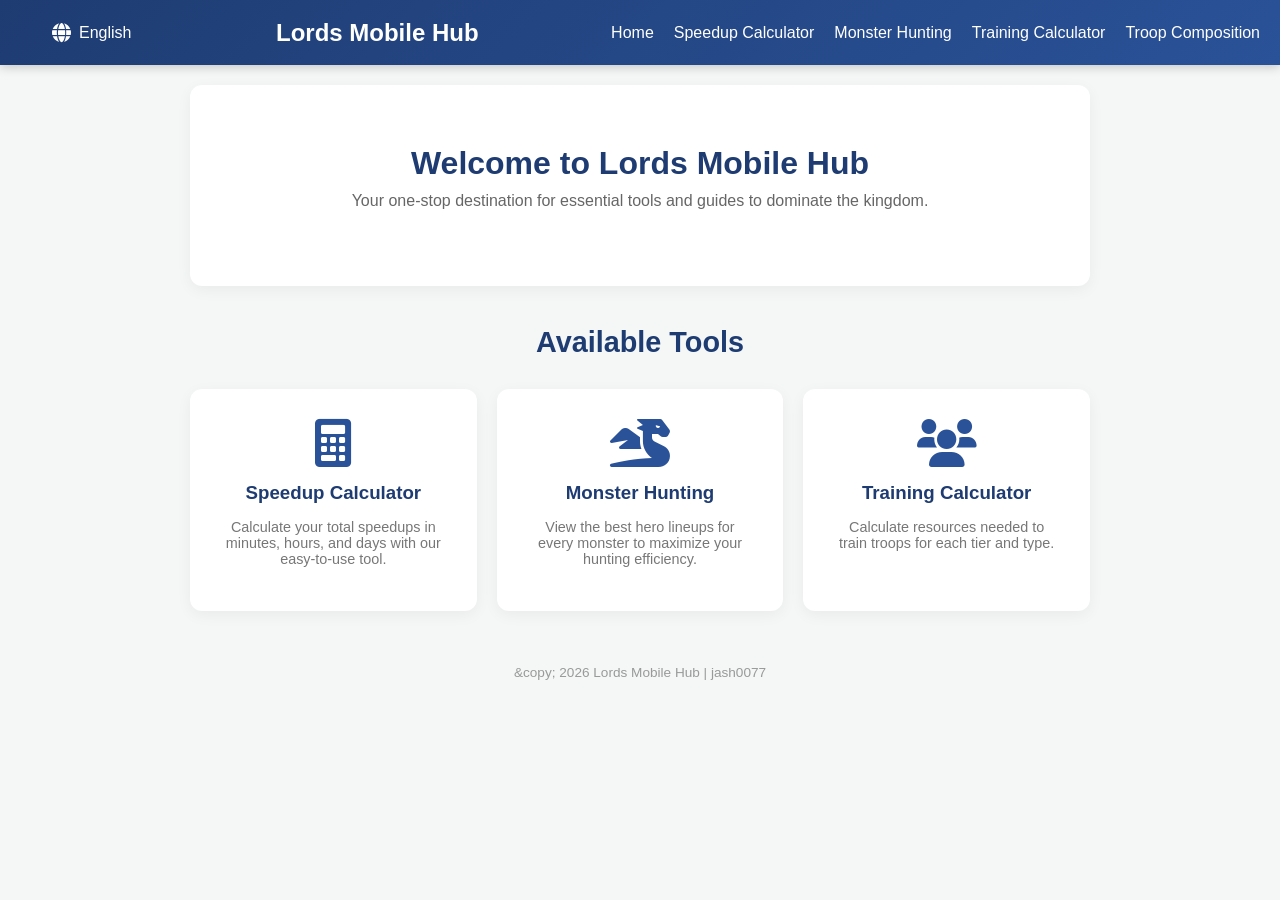
==== index.html @ 06792775 "Add separate Troop Composition page, fix hamburger menu, add nav links" ====
<!DOCTYPE html>
<html lang="en">
<head>
    <meta charset="UTF-8">
    <meta name="viewport" content="width=device-width, initial-scale=1.0">
    <title id="pageTitle" data-page-key="home"></title>
    <link rel="stylesheet" href="style.css">
    <link rel="stylesheet" href="https://cdnjs.cloudflare.com/ajax/libs/font-awesome/6.0.0/css/all.min.css">
    <!-- Google Analytics -->
    <script async src="https://www.googletagmanager.com/gtag/js?id=G-C6GVRLX79L"></script>
    <script>
        window.dataLayer = window.dataLayer || [];
        function gtag(){dataLayer.push(arguments);}
        gtag('js', new Date());
        gtag('config', 'G-C6GVRLX79L');
    </script>
</head>
<body>

<header>
    <div class="language-switcher">
        <button class="lang-switcher-btn" id="langSwitcherBtn" onclick="document.getElementById('languageDropdown').classList.toggle('show')"><i class="fas fa-globe"></i> English</button>
        <div class="language-dropdown" id="languageDropdown">
            <a href="#" class="lang-option" data-lang="en" onclick="setLanguage('en'); document.getElementById('languageDropdown').classList.remove('show');">English</a>
            <a href="#" class="lang-option" data-lang="es" onclick="setLanguage('es'); document.getElementById('languageDropdown').classList.remove('show');">Español</a>
            <a href="#" class="lang-option" data-lang="ja" onclick="setLanguage('ja'); document.getElementById('languageDropdown').classList.remove('show');">日本語</a>
            <a href="#" class="lang-option" data-lang="ar" onclick="setLanguage('ar'); document.getElementById('languageDropdown').classList.remove('show');">العربية</a>
            <a href="#" class="lang-option" data-lang="vi" onclick="setLanguage('vi'); document.getElementById('languageDropdown').classList.remove('show');">Tiếng Việt</a>
            <a href="#" class="lang-option" data-lang="zh" onclick="setLanguage('zh'); document.getElementById('languageDropdown').classList.remove('show');">中文</a>
        </div>
    </div>
    <div class="logo" data-translate-key="app_title">Lords Mobile Hub</div>
    <div class="hamburger" onclick="toggleMenu()">☰</div>
    <nav class="nav-links" id="navLinks">
        <a href="index.html" data-translate-key="home">Home</a>
        <a href="calculator.html" data-translate-key="speedup_calculator">Speedup Calculator</a>
        <a href="hunting.html" data-translate-key="monster_hunting">Monster Hunting</a>
        <a href="training.html" data-translate-key="training_calculator">Training Calculator</a>
        <a href="composition.html">Troop Composition</a>
    </nav>
</header>

<div class="container">
    <div class="hero-section">
        <h1 data-translate-key="welcome_title">Welcome to Lords Mobile Hub</h1>
        <p data-translate-key="welcome_description">Your one-stop destination for essential tools and guides to dominate the kingdom.</p>
    </div>

    <div class="section-title" data-translate-key="available_tools">Available Tools</div>
    
    <div class="card-grid">
        <a href="calculator.html" class="tool-card">
            <i class="fas fa-calculator"></i>
            <h3 data-translate-key="speedup_calculator">Speedup Calculator</h3>
            <p data-translate-key="speedup_card_description">Calculate your total speedups in minutes, hours, and days with our easy-to-use tool.</p>
        </a>
        
        <a href="hunting.html" class="tool-card">
            <i class="fas fa-dragon"></i>
            <h3 data-translate-key="monster_hunting">Monster Hunting</h3>
            <p data-translate-key="hunting_card_description">View the best hero lineups for every monster to maximize your hunting efficiency.</p>
        </a>
        
        <a href="training.html" class="tool-card">
            <i class="fas fa-users"></i>
            <h3 data-translate-key="training_calculator">Training Calculator</h3>
            <p data-translate-key="training_card_description">Calculate resources needed to train troops for each tier and type.</p>
        </a>
    </div>

    <footer>
        <p data-translate-key="footer_text">&copy; 2026 Lords Mobile Hub | jash0077</p>
    </footer>
</div>

<script>
    function toggleMenu() {
        document.getElementById('navLinks').classList.toggle('active');
    }
</script>
<script src="translations.js"></script>

</body>
</html>
---- style.css ----
:root {
    --green-speedup: linear-gradient(180deg, #4caf50 0%, #2e7d32 100%);
    --blue-speedup: linear-gradient(180deg, #2196f3 0%, #1565c0 100%);
    --red-speedup: linear-gradient(180deg, #f44336 0%, #c62828 100%);
    --dark-blue: #1e3c72;
    --light-blue: #2a5298;
    --light-bg: #f4f7f6;
    --white: #ffffff;
}

body {
    font-family: 'Segoe UI', Tahoma, Geneva, Verdana, sans-serif;
    background-color: var(--light-bg);
    margin: 0;
    padding: 0;
    color: #333;
}

.container {
    max-width: 900px;
    margin: 0 auto;
    padding: 20px;
}

/* Header & Navigation */
header {
    background: linear-gradient(135deg, var(--dark-blue) 0%, var(--light-blue) 100%);
    color: white;
    padding: 15px 20px;
    display: flex;
    justify-content: space-between;
    align-items: center;
    position: sticky;
    top: 0;
    z-index: 1000;
    box-shadow: 0 2px 10px rgba(0,0,0,0.2);
}

.logo {
    font-size: 1.5em;
    font-weight: bold;
}

.nav-links {
    display: flex;
    gap: 20px;
}

.nav-links a {
    color: white;
    text-decoration: none;
    font-weight: 500;
    transition: opacity 0.2s;
}

.nav-links a:hover {
    opacity: 0.8;
}

/* Hamburger Menu */
.hamburger {
    display: none;
    cursor: pointer;
    font-size: 1.8em;
}

@media (max-width: 600px) {
    .nav-links {
        display: none;
        flex-direction: column;
        position: absolute;
        top: 60px;
        left: 0;
        right: 0;
        background: var(--dark-blue);
        padding: 20px;
        gap: 15px;
        text-align: center;
    }

    .nav-links.active {
        display: flex;
    }

    .hamburger {
        display: block;
    }
}

/* Common Page Elements */
.hero-section {
    text-align: center;
    padding: 60px 20px;
    background: white;
    border-radius: 12px;
    margin-bottom: 30px;
    box-shadow: 0 4px 15px rgba(0,0,0,0.05);
}

.hero-section h1 { margin: 0; color: var(--dark-blue); }
.hero-section p { color: #666; margin-top: 10px; }

.section-title {
    text-align: center;
    margin: 40px 0 20px;
    font-size: 1.8em;
    color: var(--dark-blue);
    font-weight: bold;
}

/* Card Style */
.card-grid {
    display: grid;
    grid-template-columns: repeat(auto-fit, minmax(280px, 1fr));
    gap: 20px;
    margin-top: 30px;
}

.tool-card {
    background: white;
    padding: 30px;
    border-radius: 12px;
    text-align: center;
    box-shadow: 0 4px 15px rgba(0,0,0,0.05);
    transition: transform 0.3s;
    text-decoration: none;
    color: inherit;
}

.tool-card:hover { transform: translateY(-5px); }
.tool-card i { font-size: 3em; color: var(--light-blue); margin-bottom: 15px; display: block; }
.tool-card h3 { margin: 10px 0; color: var(--dark-blue); }
.tool-card p { color: #777; font-size: 0.9em; }

footer {
    text-align: center;
    padding: 40px 0;
    color: #999;
    font-size: 0.85em;
}

/* Language Switcher */
.language-switcher {
    position: relative;
    margin-left: 20px;
}

.lang-switcher-btn {
    background: none;
    border: none;
    color: #ffffff !important;
    font-size: 1em;
    font-weight: 500;
    cursor: pointer;
    display: flex;
    align-items: center;
    gap: 8px;
    padding: 8px 12px;
    border-radius: 6px;
    transition: background 0.2s;
}

.lang-switcher-btn:hover {
    background: rgba(255, 255, 255, 0.1);
}

.lang-switcher-btn i {
    font-size: 1.2em;
    color: #ffffff !important;
}

.language-dropdown {
    position: absolute;
    top: 100%;
    right: 0;
    background: var(--dark-blue);
    border-radius: 8px;
    box-shadow: 0 4px 15px rgba(0,0,0,0.3);
    min-width: 150px;
    z-index: 1001;
    display: none;
    padding: 10px 0;
}

.language-dropdown.show {
    display: block;
}

.language-dropdown a {
    color: #ffffff !important;
    padding: 10px 15px;
    text-decoration: none;
    display: block;
    font-weight: 400;
    transition: background 0.2s;
}

.language-dropdown a:hover {
    background: var(--light-blue);
}

.language-dropdown a.selected {
    background: var(--light-blue);
    font-weight: 600;
}

/* RTL support for Arabic */
body.rtl {
    direction: rtl;
}

body.rtl header {
    flex-direction: row-reverse;
}

body.rtl .nav-links {
    text-align: center;
}

body.rtl .language-switcher {
    margin-left: 0;
    margin-right: 20px;
}

body.rtl .language-dropdown {
    left: 0;
    right: auto;
}

body.rtl .tool-card i {
    margin-right: 0;
    margin-left: 15px;
}

body.rtl .input-label {
    text-align: right;
}

body.rtl .input-field {
    text-align: right;
}

body.rtl .result-item {
    border-left: none;
    border-right: 4px solid var(--light-blue);
}

body.rtl .result-item.gems {
    border-right-color: #ffc107;
}

body.rtl .result-item.speedup {
    border-right-color: #ff5722;
}

body.rtl .result-item.food {
    border-right-color: #8bc34a;
}

body.rtl .result-item.wood {
    border-right-color: #795548;
}

body.rtl .result-item.stone {
    border-right-color: #9e9e9e;
}

body.rtl .result-item.ore {
    border-right-color: #607d8b;
}

body.rtl .result-item.gold {
    border-right-color: #ffc107;
}

body.rtl .info-text {
    text-align: center;
}

body.rtl .hero-section h1, body.rtl .hero-section p, body.rtl .section-title, body.rtl .results-title {
    text-align: center;
}

body.rtl .button-group {
    justify-content: flex-end;
}

body.rtl .btn-toggle {
    margin-left: 8px;
    margin-right: 0;
}

body.rtl .speedup-row {
    flex-direction: row-reverse;
}

body.rtl .speedup-icon {
    margin-right: 0;
    margin-left: 15px;
}

body.rtl .speedup-input {
    text-align: right;
}

@media (max-width: 600px) {
    body.rtl header {
        flex-direction: row;
    }
    body.rtl .language-switcher {
        margin-right: 0;
        margin-left: 20px;
    }
    body.rtl .language-dropdown {
        right: 0;
        left: auto;
    }
}
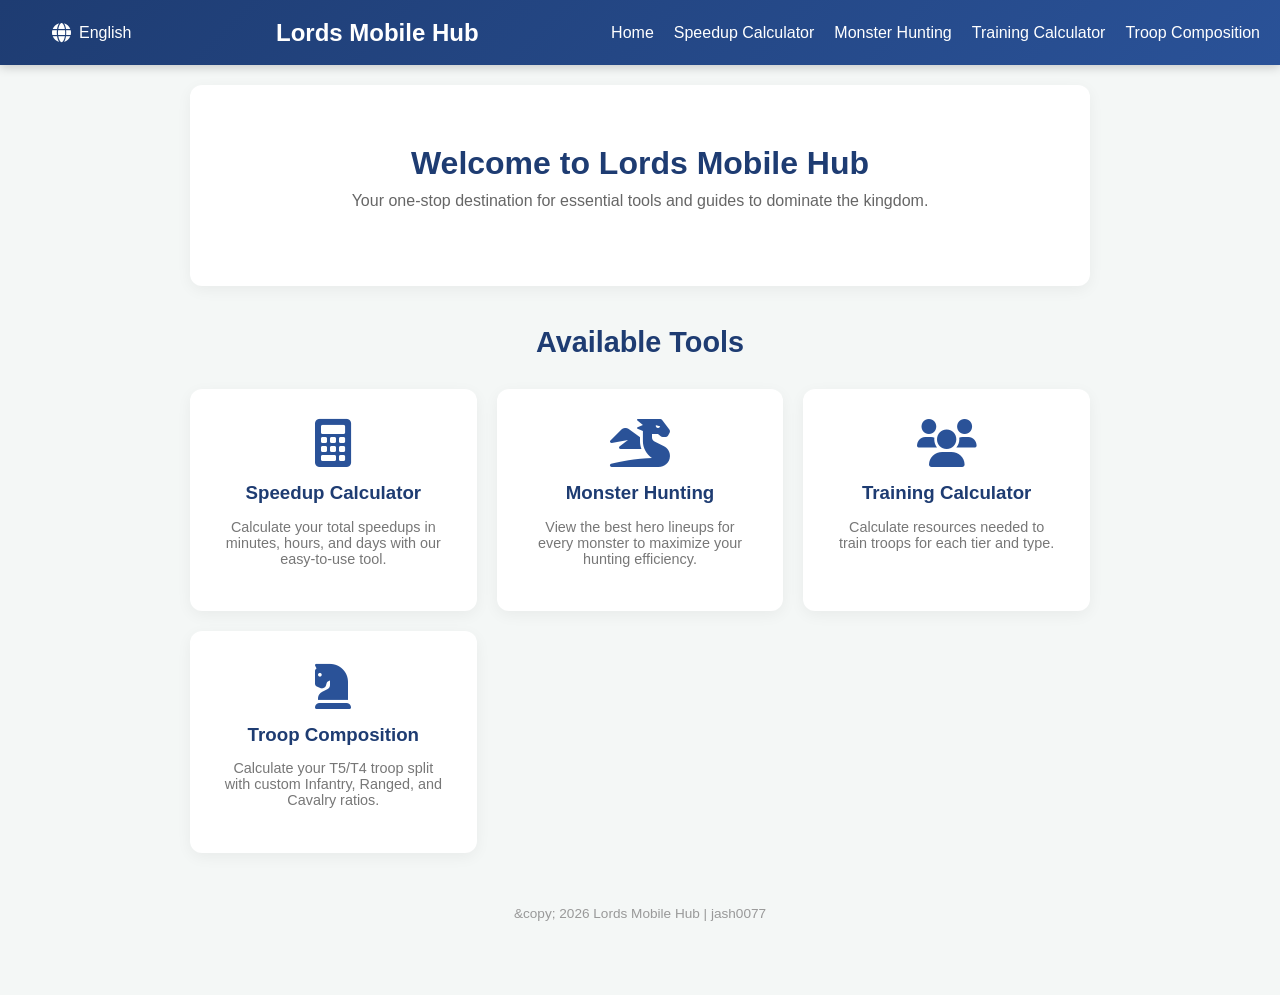
==== commit 05488b21: "Add Troop Composition card to home page" ====
--- a/index.html
+++ b/index.html
@@ -66,6 +66,12 @@
             <h3 data-translate-key="training_calculator">Training Calculator</h3>
             <p data-translate-key="training_card_description">Calculate resources needed to train troops for each tier and type.</p>
         </a>
+        
+        <a href="composition.html" class="tool-card">
+            <i class="fas fa-chess-knight"></i>
+            <h3>Troop Composition</h3>
+            <p>Calculate your T5/T4 troop split with custom Infantry, Ranged, and Cavalry ratios.</p>
+        </a>
     </div>
 
     <footer>
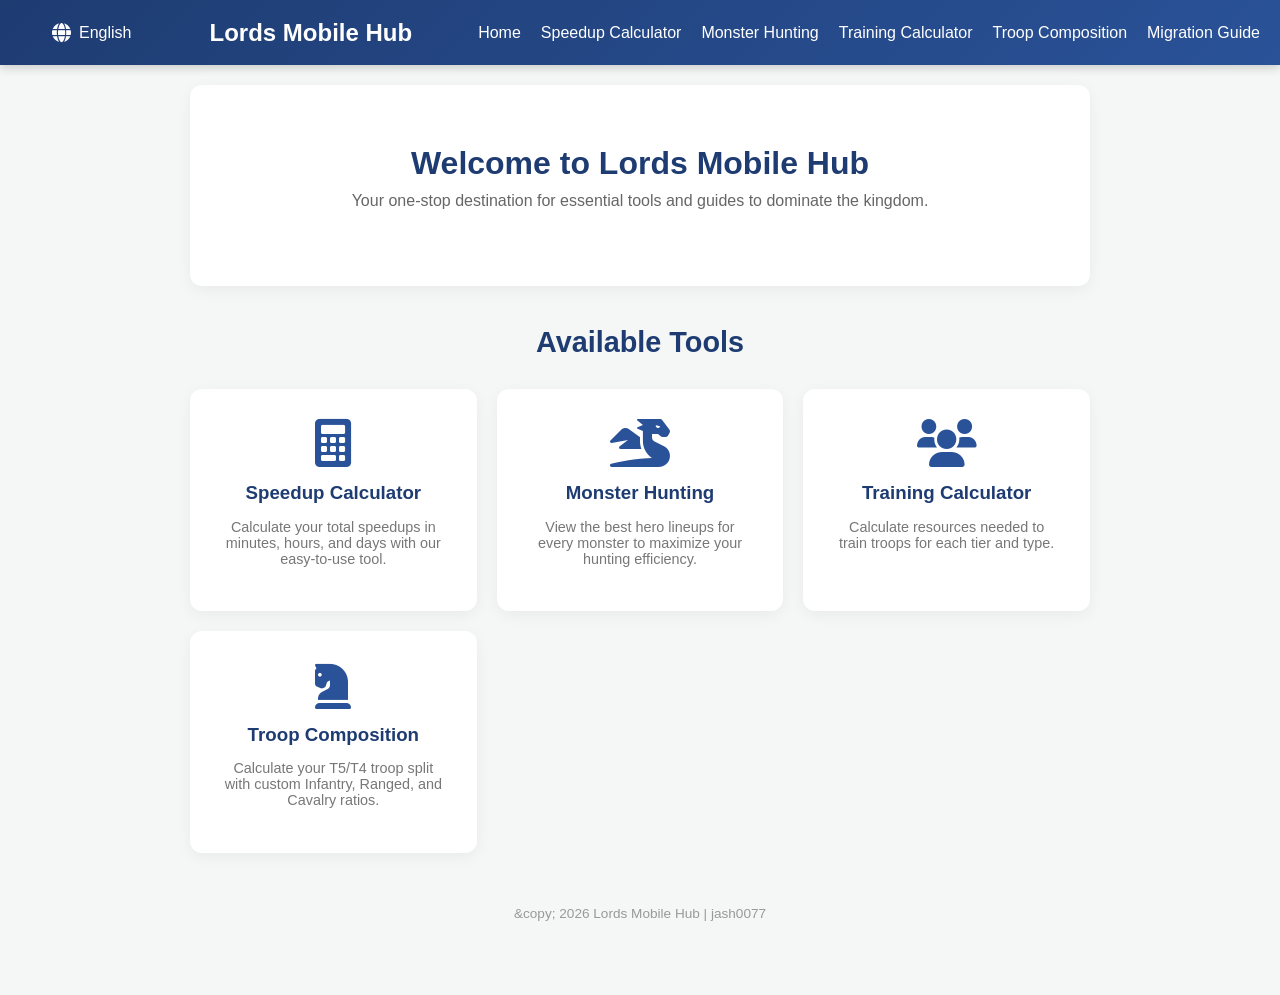
==== commit d96a5435: "Add Migration Guide page with scroll requirements table" ====
--- a/index.html
+++ b/index.html
@@ -37,6 +37,7 @@
         <a href="hunting.html" data-translate-key="monster_hunting">Monster Hunting</a>
         <a href="training.html" data-translate-key="training_calculator">Training Calculator</a>
         <a href="composition.html">Troop Composition</a>
+        <a href="migration.html">Migration Guide</a>
     </nav>
 </header>
 
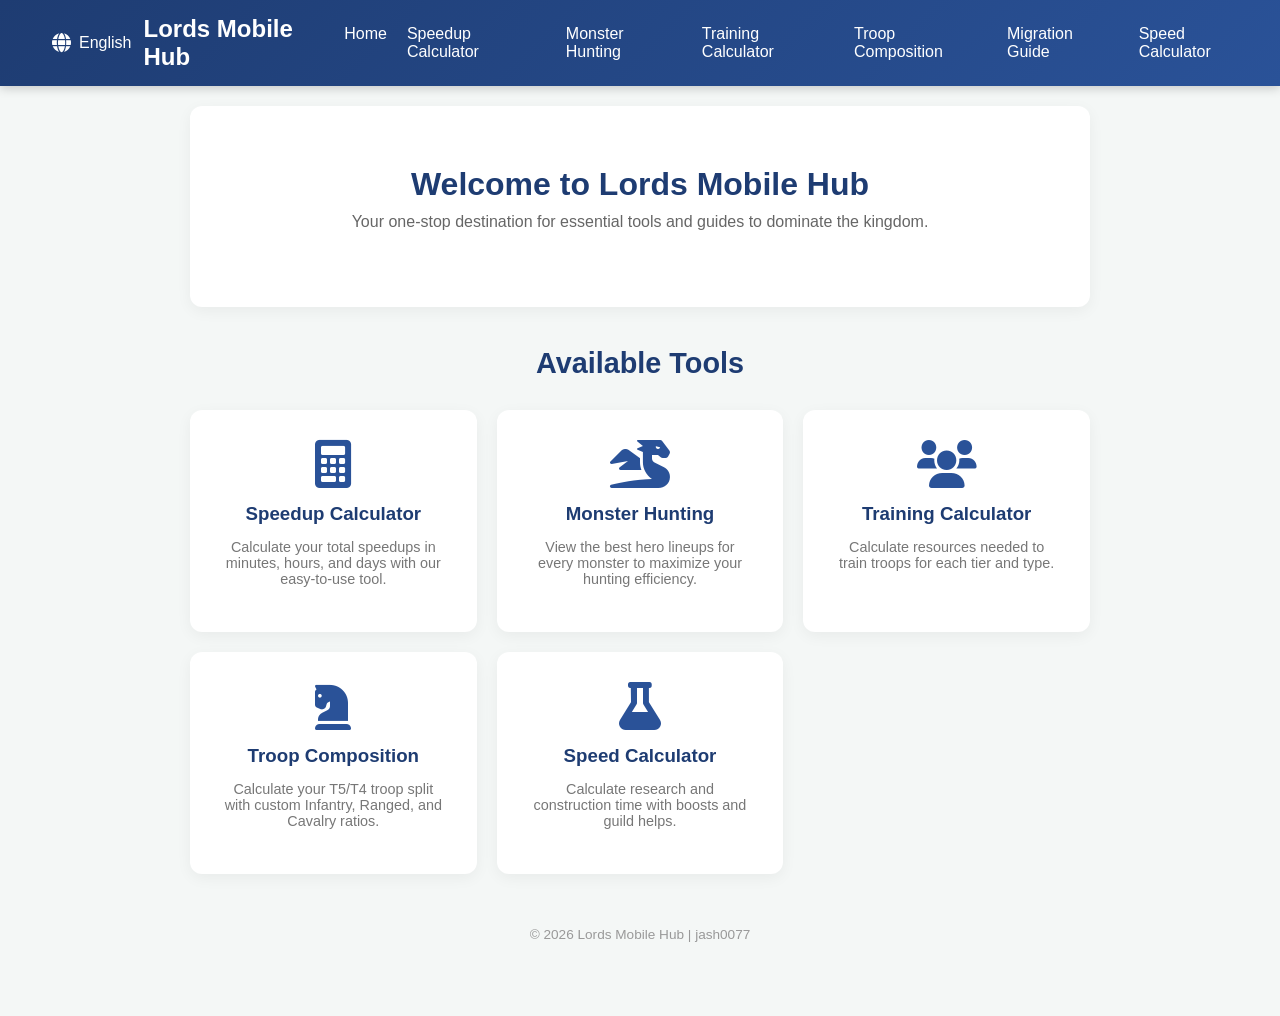
==== commit 1c9e7b32: "Add Research & Construction Speed Calculator page" ====
--- a/index.html
+++ b/index.html
@@ -38,6 +38,7 @@
         <a href="training.html" data-translate-key="training_calculator">Training Calculator</a>
         <a href="composition.html">Troop Composition</a>
         <a href="migration.html">Migration Guide</a>
+        <a href="research.html">Speed Calculator</a>
     </nav>
 </header>
 
@@ -73,10 +74,16 @@
             <h3>Troop Composition</h3>
             <p>Calculate your T5/T4 troop split with custom Infantry, Ranged, and Cavalry ratios.</p>
         </a>
+        
+        <a href="research.html" class="tool-card">
+            <i class="fas fa-flask"></i>
+            <h3>Speed Calculator</h3>
+            <p>Calculate research and construction time with boosts and guild helps.</p>
+        </a>
     </div>
 
     <footer>
-        <p data-translate-key="footer_text">&copy; 2026 Lords Mobile Hub | jash0077</p>
+        <p data-translate-key="footer_text">&copy; 2026 Lords Mobile Hub | <a href="admin.html" style="color:inherit;text-decoration:none;">jash0077</a></p>
     </footer>
 </div>
 
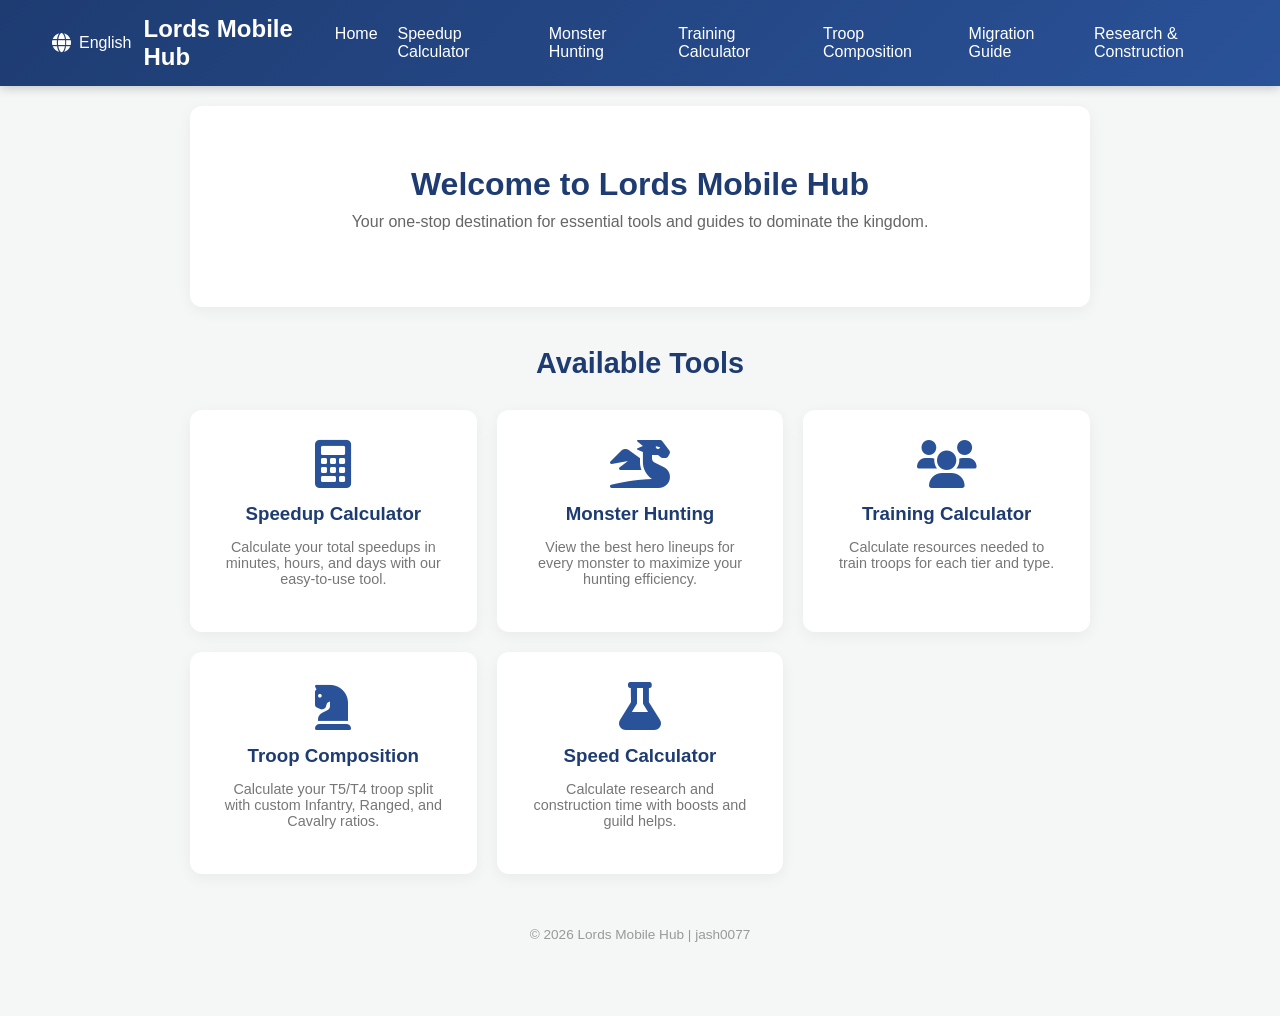
==== commit 35848a59: "Rename Speed Calculator to Research & Construction in nav" ====
--- a/index.html
+++ b/index.html
@@ -38,7 +38,7 @@
         <a href="training.html" data-translate-key="training_calculator">Training Calculator</a>
         <a href="composition.html">Troop Composition</a>
         <a href="migration.html">Migration Guide</a>
-        <a href="research.html">Speed Calculator</a>
+        <a href="research.html">Research &amp; Construction</a>
     </nav>
 </header>
 
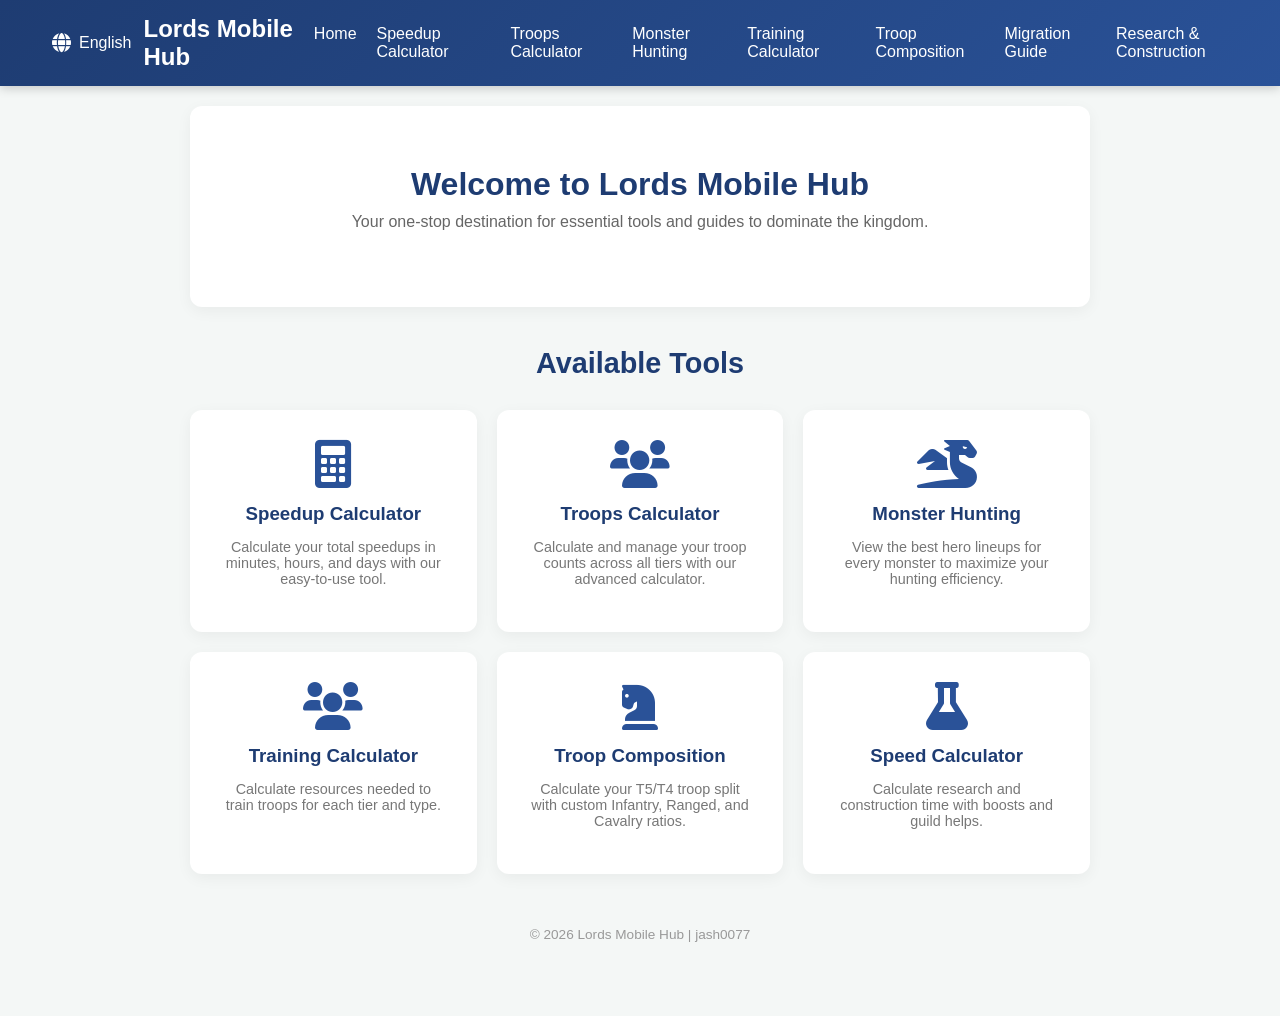
==== commit 56c000a1: "Update index.html to link to new troops calculator and rename speedup calculator" ====
--- a/index.html
+++ b/index.html
@@ -33,7 +33,8 @@
     <div class="hamburger" onclick="toggleMenu()">☰</div>
     <nav class="nav-links" id="navLinks">
         <a href="index.html" data-translate-key="home">Home</a>
-        <a href="calculator.html" data-translate-key="speedup_calculator">Speedup Calculator</a>
+        <a href="speedup-calculator.html" data-translate-key="speedup_calculator">Speedup Calculator</a>
+                <a href="troops-calculator.html">Troops Calculator</a>
         <a href="hunting.html" data-translate-key="monster_hunting">Monster Hunting</a>
         <a href="training.html" data-translate-key="training_calculator">Training Calculator</a>
         <a href="composition.html">Troop Composition</a>
@@ -51,10 +52,15 @@
     <div class="section-title" data-translate-key="available_tools">Available Tools</div>
     
     <div class="card-grid">
-        <a href="calculator.html" class="tool-card">
+        <a href="speedup-calculator.html" class="tool-card">
             <i class="fas fa-calculator"></i>
             <h3 data-translate-key="speedup_calculator">Speedup Calculator</h3>
             <p data-translate-key="speedup_card_description">Calculate your total speedups in minutes, hours, and days with our easy-to-use tool.</p>
+        </a>
+        <a href="troops-calculator.html" class="tool-card">
+            <i class="fas fa-users"></i>
+            <h3>Troops Calculator</h3>
+            <p>Calculate and manage your troop counts across all tiers with our advanced calculator.</p>
         </a>
         
         <a href="hunting.html" class="tool-card">
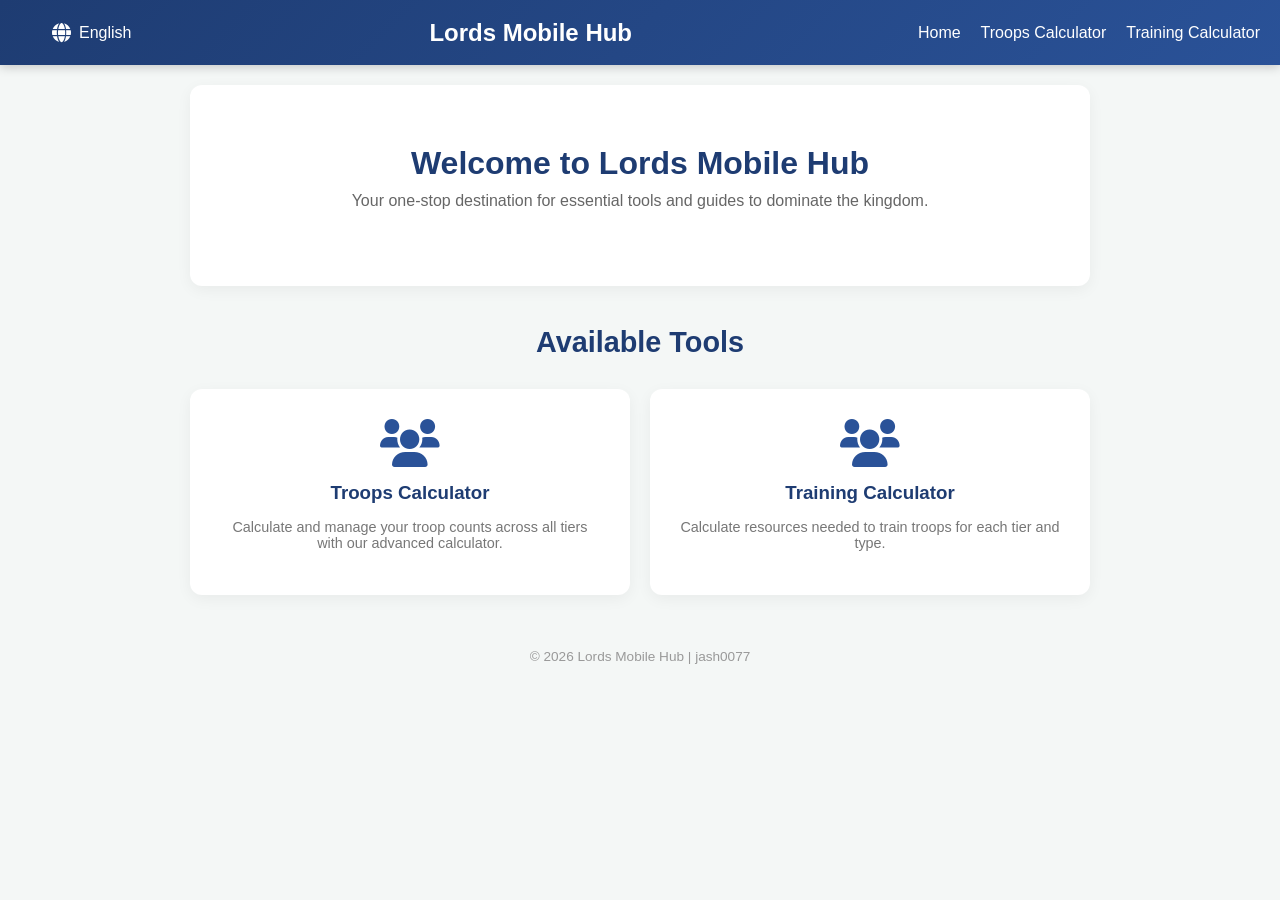
==== commit 04652914: "Simplify site to Troops and Training calculators with accurate data" ====
--- a/index.html
+++ b/index.html
@@ -33,13 +33,8 @@
     <div class="hamburger" onclick="toggleMenu()">☰</div>
     <nav class="nav-links" id="navLinks">
         <a href="index.html" data-translate-key="home">Home</a>
-        <a href="speedup-calculator.html" data-translate-key="speedup_calculator">Speedup Calculator</a>
-                <a href="troops-calculator.html">Troops Calculator</a>
-        <a href="hunting.html" data-translate-key="monster_hunting">Monster Hunting</a>
+        <a href="troops-calculator.html">Troops Calculator</a>
         <a href="training.html" data-translate-key="training_calculator">Training Calculator</a>
-        <a href="composition.html">Troop Composition</a>
-        <a href="migration.html">Migration Guide</a>
-        <a href="research.html">Research &amp; Construction</a>
     </nav>
 </header>
 
@@ -52,39 +47,16 @@
     <div class="section-title" data-translate-key="available_tools">Available Tools</div>
     
     <div class="card-grid">
-        <a href="speedup-calculator.html" class="tool-card">
-            <i class="fas fa-calculator"></i>
-            <h3 data-translate-key="speedup_calculator">Speedup Calculator</h3>
-            <p data-translate-key="speedup_card_description">Calculate your total speedups in minutes, hours, and days with our easy-to-use tool.</p>
-        </a>
         <a href="troops-calculator.html" class="tool-card">
             <i class="fas fa-users"></i>
             <h3>Troops Calculator</h3>
             <p>Calculate and manage your troop counts across all tiers with our advanced calculator.</p>
         </a>
         
-        <a href="hunting.html" class="tool-card">
-            <i class="fas fa-dragon"></i>
-            <h3 data-translate-key="monster_hunting">Monster Hunting</h3>
-            <p data-translate-key="hunting_card_description">View the best hero lineups for every monster to maximize your hunting efficiency.</p>
-        </a>
-        
         <a href="training.html" class="tool-card">
             <i class="fas fa-users"></i>
             <h3 data-translate-key="training_calculator">Training Calculator</h3>
             <p data-translate-key="training_card_description">Calculate resources needed to train troops for each tier and type.</p>
-        </a>
-        
-        <a href="composition.html" class="tool-card">
-            <i class="fas fa-chess-knight"></i>
-            <h3>Troop Composition</h3>
-            <p>Calculate your T5/T4 troop split with custom Infantry, Ranged, and Cavalry ratios.</p>
-        </a>
-        
-        <a href="research.html" class="tool-card">
-            <i class="fas fa-flask"></i>
-            <h3>Speed Calculator</h3>
-            <p>Calculate research and construction time with boosts and guild helps.</p>
         </a>
     </div>
 
